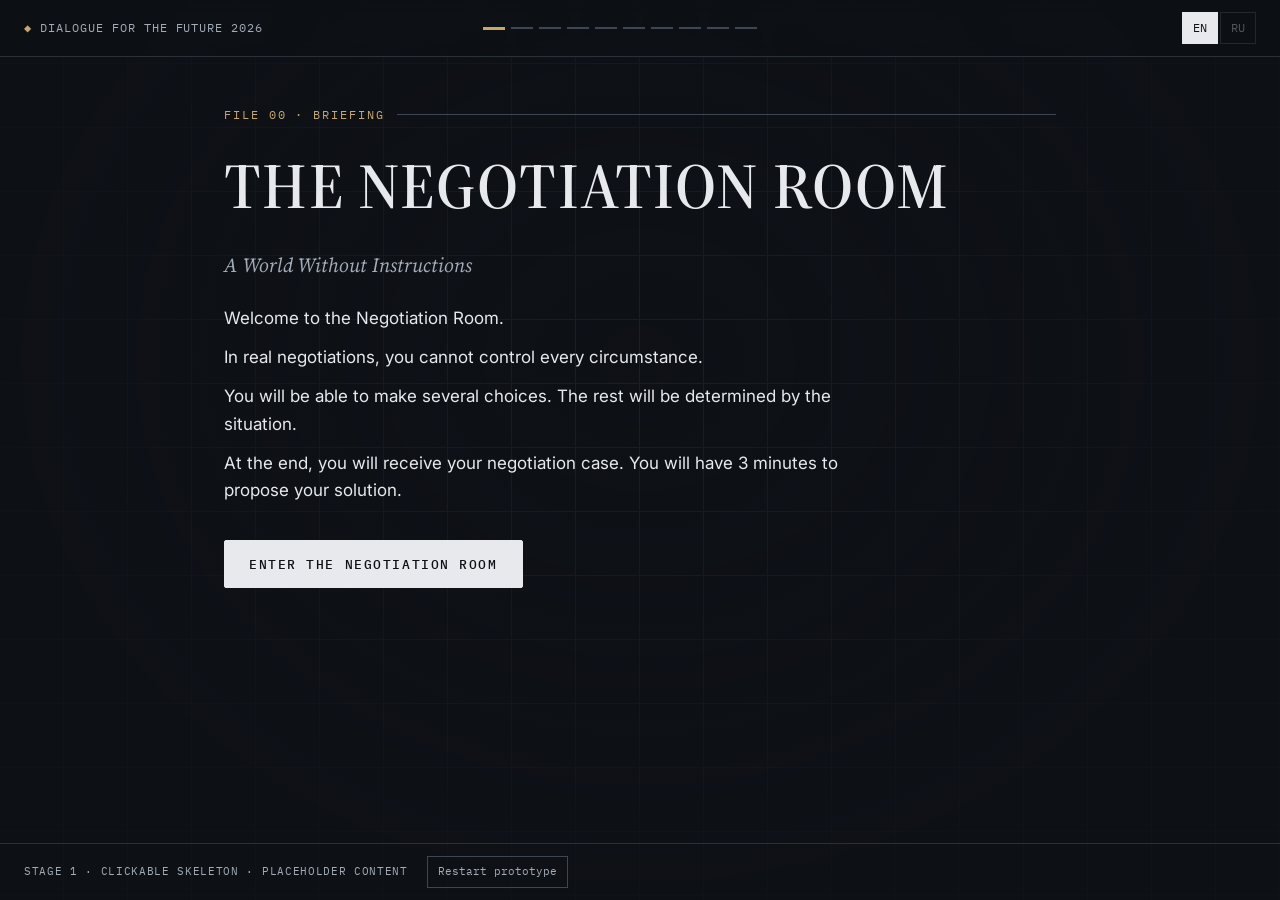
==== index.html @ b2a433be "Add files via upload" ====
<!doctype html>
<html lang="en">
<head>
  <meta charset="utf-8">
  <meta name="viewport" content="width=device-width, initial-scale=1">
  <title>The Negotiation Room — Dialogue for the Future 2026</title>
  <meta name="description" content="An interactive negotiation case for applicants to Dialogue for the Future 2026.">
  <meta name="color-scheme" content="dark">
  <link rel="preconnect" href="https://fonts.googleapis.com">
  <link rel="preconnect" href="https://fonts.gstatic.com" crossorigin>
  <link href="https://fonts.googleapis.com/css2?family=IBM+Plex+Mono:wght@400;500&family=Source+Serif+4:opsz,wght@8..60,400;8..60,600&family=Inter:wght@400;500;600&display=swap" rel="stylesheet">
  <link rel="stylesheet" href="css/tokens.css">
  <link rel="stylesheet" href="css/base.css">
  <link rel="stylesheet" href="css/screens.css">
</head>
<body>
  <a class="skip-link" href="#main">Skip to content</a>

  <header class="topbar">
    <div class="topbar__brand">
      <span class="topbar__mark" aria-hidden="true">◆</span>
      <span>Dialogue for the Future 2026</span>
    </div>
    <ol class="progress" id="progress" aria-label="Progress"></ol>
    <div class="topbar__lang" aria-label="Language">
      <button type="button" class="lang is-active" aria-pressed="true">EN</button>
      <button type="button" class="lang" aria-pressed="false" disabled title="Russian arrives in Stage 7">RU</button>
    </div>
  </header>

  <main id="main" class="stage" tabindex="-1">
    <noscript><p class="noscript">This page needs JavaScript to run.</p></noscript>
  </main>

  <div id="announcer" class="visually-hidden" aria-live="polite"></div>

  <footer class="footer">
    <span>Stage 1 · clickable skeleton · placeholder content</span>
  </footer>

  <script type="module" src="js/main.js"></script>
</body>
</html>
---- css/tokens.css ----
/* Design tokens. Change the look of the whole site from here.
   Contrast: --text on --bg ≈ 14:1, --muted on --bg ≈ 7:1 (WCAG AAA for body text). */
:root {
  --bg:        #0e1116;
  --bg-raised: #151a21;
  --paper:     #ece7dc;   /* the "dossier" card */
  --paper-ink: #1b1d20;
  --line:      #2a313b;
  --line-strong: #3d4652;
  --text:      #e7e9ec;
  --muted:     #a3acb8;
  --accent:    #c8a86a;   /* muted brass */
  --stamp:     #b0413e;   /* CONFIDENTIAL red, used sparingly */
  --focus:     #f2d38a;

  --font-sans:  "Inter", system-ui, -apple-system, "Segoe UI", sans-serif;
  --font-serif: "Source Serif 4", Georgia, serif;
  --font-mono:  "IBM Plex Mono", ui-monospace, Menlo, monospace;

  --space-1: 4px;  --space-2: 8px;  --space-3: 12px; --space-4: 16px;
  --space-5: 24px; --space-6: 32px; --space-7: 48px; --space-8: 72px;

  --radius: 2px;
  --measure: 62ch;
  --ease: cubic-bezier(.2,.7,.2,1);
  --dur: 480ms;
}

@media (prefers-reduced-motion: reduce) {
  :root { --dur: 0ms; }
}
---- css/base.css ----
*, *::before, *::after { box-sizing: border-box; }

html { -webkit-text-size-adjust: 100%; }

body {
  margin: 0;
  min-height: 100vh;
  min-height: 100dvh;
  display: flex;
  flex-direction: column;
  background-color: var(--bg);
  /* subtle grid */
  background-image:
    linear-gradient(var(--line) 1px, transparent 1px),
    linear-gradient(90deg, var(--line) 1px, transparent 1px);
  background-size: 64px 64px;
  background-position: -1px -1px;
  background-attachment: fixed;
  color: var(--text);
  font-family: var(--font-sans);
  font-size: 1.0625rem;
  line-height: 1.6;
}
body::before { /* fade the grid so it stays in the background */
  content: ""; position: fixed; inset: 0; pointer-events: none;
  background: radial-gradient(ellipse at 50% 40%, rgba(14,17,22,.55), rgba(14,17,22,.94) 70%);
  z-index: 0;
}
body > * { position: relative; z-index: 1; }

h1, h2, h3 { font-family: var(--font-serif); font-weight: 600; line-height: 1.2; margin: 0; }
p { margin: 0; }
a { color: var(--accent); }

:focus-visible { outline: 2px solid var(--focus); outline-offset: 3px; }

.visually-hidden {
  position: absolute !important; width: 1px; height: 1px; overflow: hidden;
  clip: rect(0 0 0 0); white-space: nowrap;
}
.skip-link { position: absolute; left: -9999px; }
.skip-link:focus { left: var(--space-4); top: var(--space-4); background: var(--paper); color: var(--paper-ink); padding: var(--space-2) var(--space-3); z-index: 10; }

/* ---------- Top bar ---------- */
.topbar {
  display: flex; align-items: center; gap: var(--space-4);
  padding: var(--space-3) var(--space-5);
  border-bottom: 1px solid var(--line);
  background: rgba(14,17,22,.85);
  backdrop-filter: blur(6px);
  font-family: var(--font-mono); font-size: .75rem; letter-spacing: .08em; text-transform: uppercase;
  color: var(--muted);
}
.topbar__brand { display: flex; align-items: center; gap: var(--space-2); white-space: nowrap; }
.topbar__mark { color: var(--accent); }
.topbar__lang { margin-left: auto; display: flex; gap: 2px; }
.lang {
  font: inherit; color: var(--muted); background: transparent;
  border: 1px solid var(--line-strong); padding: 4px 10px; min-height: 32px; cursor: pointer;
}
.lang.is-active { color: var(--bg); background: var(--text); border-color: var(--text); }
.lang:disabled { opacity: .45; cursor: not-allowed; }

.progress {
  list-style: none; margin: 0 auto; padding: 0;
  display: flex; gap: 6px; align-items: center;
}
.progress li { width: 22px; height: 2px; background: var(--line-strong); }
.progress li.is-done { background: var(--muted); }
.progress li.is-current { background: var(--accent); height: 3px; }

/* ---------- Main stage ---------- */
.stage {
  flex: 1;
  width: 100%;
  max-width: 880px;
  margin: 0 auto;
  padding: var(--space-7) var(--space-5) var(--space-8);
  outline: none;
}

.footer {
  padding: var(--space-3) var(--space-5);
  border-top: 1px solid var(--line);
  font-family: var(--font-mono); font-size: .7rem; letter-spacing: .06em; color: var(--muted);
  text-transform: uppercase;
}

/* ---------- Buttons ---------- */
.btn {
  display: inline-flex; align-items: center; justify-content: center; gap: var(--space-2);
  min-height: 48px; padding: 0 var(--space-5);
  font-family: var(--font-mono); font-size: .8125rem; font-weight: 500; letter-spacing: .12em; text-transform: uppercase;
  color: var(--bg); background: var(--text);
  border: 1px solid var(--text); border-radius: var(--radius);
  cursor: pointer; text-decoration: none;
  transition: background var(--dur) var(--ease), color var(--dur) var(--ease);
}
.btn:hover { background: var(--accent); border-color: var(--accent); }
.btn:disabled { opacity: .4; cursor: not-allowed; background: var(--text); }
.btn--ghost { background: transparent; color: var(--text); border-color: var(--line-strong); }
.btn--ghost:hover { background: var(--bg-raised); color: var(--text); border-color: var(--muted); }
.btn--danger { background: var(--paper); border-color: var(--paper); color: var(--paper-ink); }

@media (max-width: 640px) {
  body { font-size: 1rem; }
  .topbar { padding: var(--space-3) var(--space-4); flex-wrap: wrap; }
  .topbar__brand span:last-child { display: none; }
  .progress { order: 3; width: 100%; justify-content: center; }
  .progress li { flex: 1; max-width: 28px; }
  .stage { padding: var(--space-6) var(--space-4) var(--space-7); }
  .btn { width: 100%; }
}

/* Headings receive focus programmatically on each screen change; no visible ring needed there. */
[tabindex="-1"]:focus { outline: none; }
---- css/screens.css ----
/* ---------- Screen shell ---------- */
.screen { display: flex; flex-direction: column; gap: var(--space-5); animation: enter var(--dur) var(--ease) both; }
@keyframes enter { from { opacity: 0; transform: translateY(8px); } to { opacity: 1; transform: none; } }

.eyebrow {
  font-family: var(--font-mono); font-size: .75rem; letter-spacing: .16em; text-transform: uppercase;
  color: var(--accent);
  display: flex; gap: var(--space-3); align-items: center;
}
.eyebrow::after { content: ""; flex: 1; height: 1px; background: var(--line-strong); }

.screen h1 { font-size: clamp(1.75rem, 4.5vw, 2.75rem); letter-spacing: -.01em; }
.screen h1.display { font-size: clamp(2.25rem, 7vw, 4rem); letter-spacing: .02em; text-transform: uppercase; }
.subtitle { font-family: var(--font-serif); font-style: italic; font-size: 1.25rem; color: var(--muted); }
.lead { max-width: var(--measure); color: var(--text); }
.lead p + p { margin-top: var(--space-3); }
.muted { color: var(--muted); }
.small { font-size: .875rem; }

.actions { display: flex; flex-wrap: wrap; gap: var(--space-3); margin-top: var(--space-3); }

/* ---------- Option lists (period / region) ---------- */
.options { display: grid; gap: var(--space-2); grid-template-columns: repeat(auto-fill, minmax(240px, 1fr)); margin: 0; padding: 0; border: 0; }
.options legend { padding: 0; margin-bottom: var(--space-3); }
.option { position: relative; }
.option input { position: absolute; opacity: 0; inset: 0; margin: 0; cursor: pointer; }
.option label {
  display: flex; flex-direction: column; gap: var(--space-1);
  min-height: 96px; padding: var(--space-4);
  border: 1px solid var(--line-strong); border-radius: var(--radius);
  background: rgba(21,26,33,.8);
  cursor: pointer;
  transition: border-color var(--dur) var(--ease), background var(--dur) var(--ease);
}
.option__key { font-family: var(--font-mono); font-size: 1.375rem; font-weight: 500; letter-spacing: .04em; }
.option__desc { font-size: .9375rem; color: var(--muted); }
.option input:hover + label { border-color: var(--muted); }
.option input:checked + label { border-color: var(--accent); background: rgba(200,168,106,.08); box-shadow: inset 3px 0 0 var(--accent); }
.option input:focus-visible + label { outline: 2px solid var(--focus); outline-offset: 3px; }
.option input:disabled { cursor: not-allowed; }
.option input:disabled + label { cursor: not-allowed; border-style: dashed; background: transparent; }
.option input:disabled + label .option__key { color: var(--muted); }
.option__na { font-family: var(--font-mono); font-size: .6875rem; letter-spacing: .14em; text-transform: uppercase; color: var(--muted); }

/* ---------- Form ---------- */
.field { display: flex; flex-direction: column; gap: var(--space-2); max-width: 420px; }
.field label { font-family: var(--font-mono); font-size: .75rem; letter-spacing: .12em; text-transform: uppercase; color: var(--muted); }
.field input {
  font-family: var(--font-mono); font-size: 1.25rem; letter-spacing: .06em;
  padding: var(--space-3) var(--space-4); min-height: 52px;
  background: var(--bg-raised); color: var(--text);
  border: 1px solid var(--line-strong); border-radius: var(--radius);
}
.field input::placeholder { color: #6c7682; }
.field input[aria-invalid="true"] { border-color: var(--stamp); }
.field__hint { font-size: .875rem; color: var(--muted); }
.field__error { font-size: .875rem; color: #f0a3a0; min-height: 1.4em; }

/* ---------- Warning / notice ---------- */
.notice {
  max-width: var(--measure);
  padding: var(--space-4) var(--space-5);
  border: 1px solid var(--line-strong); border-left: 3px solid var(--stamp);
  background: rgba(176,65,62,.07);
}
.notice strong { font-family: var(--font-mono); font-size: .75rem; letter-spacing: .14em; text-transform: uppercase; color: #f0a3a0; display: block; margin-bottom: var(--space-1); }

/* ---------- Interstitial (big statement screens) ---------- */
.interstitial { min-height: 52vh; justify-content: center; }
.interstitial h1 { text-transform: uppercase; letter-spacing: .02em; line-height: 1.25; }
.interstitial h1 .line { display: block; }
.interstitial h1 .line + .line { margin-top: .35em; }
.interstitial h1 .dim { color: var(--muted); }

/* ---------- Briefing (situation / role / development) ---------- */
.briefing {
  border: 1px solid var(--line-strong); background: rgba(21,26,33,.9);
  padding: var(--space-6);
  display: flex; flex-direction: column; gap: var(--space-4);
}
.briefing__meta { display: flex; flex-wrap: wrap; gap: var(--space-2) var(--space-5); font-family: var(--font-mono); font-size: .75rem; letter-spacing: .1em; text-transform: uppercase; color: var(--muted); }
.briefing__meta b { color: var(--text); font-weight: 500; }
.briefing h2 { font-size: clamp(1.5rem, 3.5vw, 2rem); }
.briefing__body { font-family: var(--font-serif); font-size: 1.125rem; line-height: 1.65; max-width: var(--measure); }
.placeholder-tag { align-self: flex-start; font-family: var(--font-mono); font-size: .6875rem; letter-spacing: .12em; text-transform: uppercase; color: var(--bg); background: var(--muted); padding: 2px 8px; }

/* ---------- Dossier (final case card) ---------- */
.dossier {
  position: relative;
  background: var(--paper); color: var(--paper-ink);
  padding: var(--space-6);
  box-shadow: 0 24px 60px rgba(0,0,0,.45);
}
.dossier__stamp {
  position: absolute; top: var(--space-5); right: var(--space-5);
  font-family: var(--font-mono); font-size: .75rem; font-weight: 500; letter-spacing: .2em;
  color: var(--stamp); border: 2px solid var(--stamp); padding: 4px 10px; transform: rotate(-4deg);
}
.dossier h1 { font-size: clamp(1.5rem, 4vw, 2.25rem); text-transform: uppercase; letter-spacing: .03em; padding-right: 150px; }
.dossier__id {
  margin: var(--space-4) 0 var(--space-5);
  display: flex; flex-wrap: wrap; align-items: baseline; gap: var(--space-3);
  padding: var(--space-3) var(--space-4); border: 1px dashed #8a8579;
}
.dossier__id span { font-family: var(--font-mono); font-size: .6875rem; letter-spacing: .16em; text-transform: uppercase; color: #5b5a55; }
.dossier__id code { font-family: var(--font-mono); font-size: clamp(.95rem, 2.8vw, 1.25rem); font-weight: 500; letter-spacing: .04em; overflow-wrap: normal; }
.dossier dl { display: grid; grid-template-columns: 170px 1fr; gap: 0; margin: 0; }
.dossier dt, .dossier dd { padding: var(--space-3) 0; border-top: 1px solid #cfc8b8; margin: 0; }
.dossier dt { font-family: var(--font-mono); font-size: .6875rem; letter-spacing: .16em; text-transform: uppercase; color: #5b5a55; padding-top: calc(var(--space-3) + 4px); }
.dossier dd { font-family: var(--font-serif); font-size: 1.0625rem; }
.dossier__task { margin-top: var(--space-5); padding-top: var(--space-4); border-top: 2px solid var(--paper-ink); }
.dossier__task h2 { font-family: var(--font-mono); font-size: .8125rem; letter-spacing: .16em; text-transform: uppercase; margin-bottom: var(--space-3); }
.dossier__task p + p { margin-top: var(--space-3); }
.dossier__task ul { margin: var(--space-2) 0 var(--space-3); padding-left: 1.2em; }
.dossier__task li { margin: var(--space-1) 0; }
.dossier__task .rule { font-weight: 600; }

.toast { font-family: var(--font-mono); font-size: .8125rem; color: var(--accent); min-height: 1.4em; }

@media (max-width: 640px) {
  .briefing { padding: var(--space-5) var(--space-4); }
  .dossier { padding: var(--space-5) var(--space-4); }
  .dossier__stamp { position: static; display: inline-block; margin-bottom: var(--space-3); }
  .dossier h1 { padding-right: 0; }
  .dossier dl { grid-template-columns: 1fr; }
  .dossier dd { border-top: 0; padding-top: 0; }
  .options { grid-template-columns: 1fr; }
  .option label { min-height: 72px; }
}
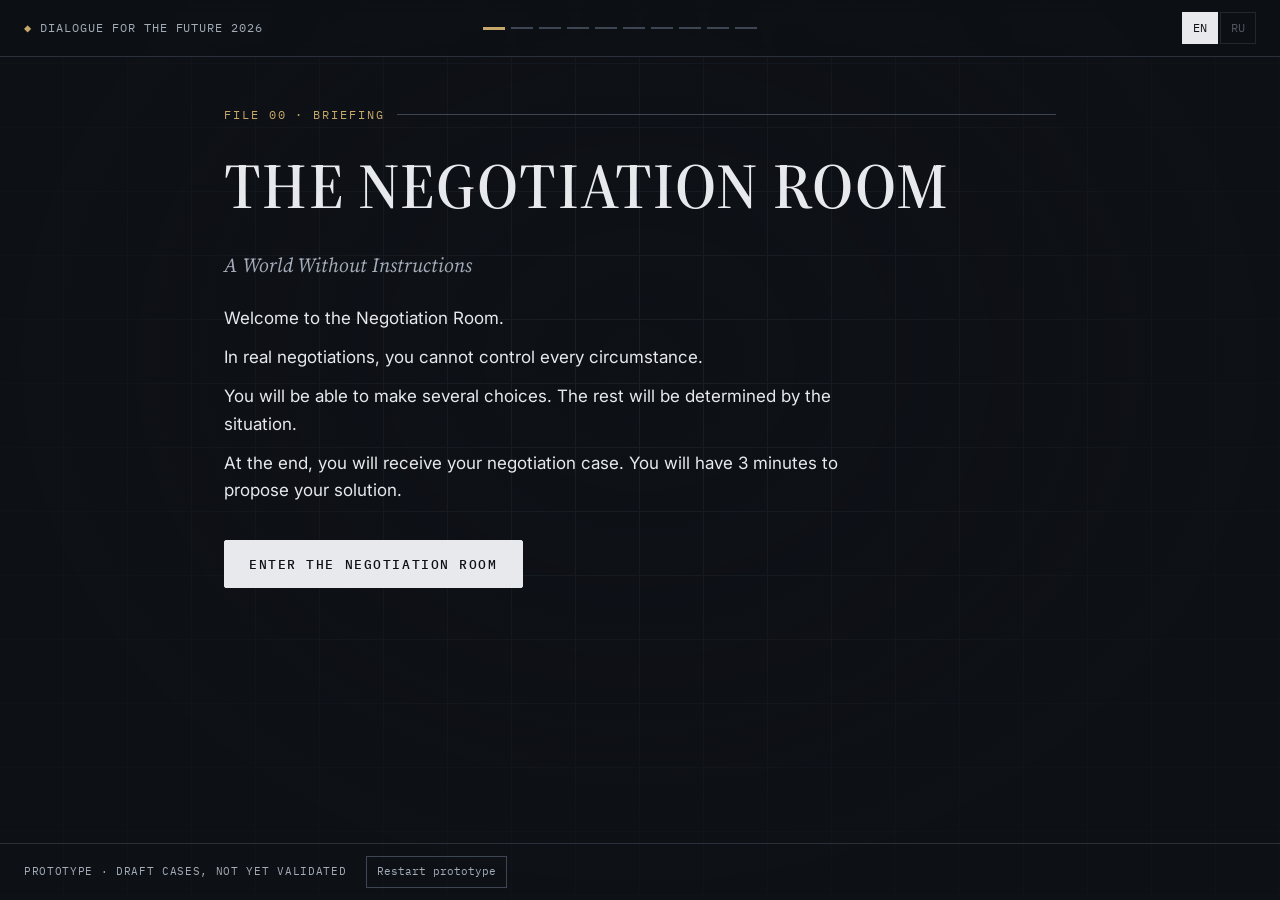
==== commit 62dbc829: "Add files via upload" ====
--- a/index.html
+++ b/index.html
@@ -35,7 +35,7 @@
   <div id="announcer" class="visually-hidden" aria-live="polite"></div>
 
   <footer class="footer">
-    <span>Stage 1 · clickable skeleton · placeholder content</span>
+    <span>Prototype · draft cases, not yet validated</span>
   </footer>
 
   <script type="module" src="js/main.js"></script>
--- a/css/screens.css
+++ b/css/screens.css
@@ -22,9 +22,10 @@
 /* ---------- Option lists (period / region) ---------- */
 .options { display: grid; gap: var(--space-2); grid-template-columns: repeat(auto-fill, minmax(240px, 1fr)); margin: 0; padding: 0; border: 0; }
 .options legend { padding: 0; margin-bottom: var(--space-3); }
-.option { position: relative; }
+.option { position: relative; display: flex; }
 .option input { position: absolute; opacity: 0; inset: 0; margin: 0; cursor: pointer; }
 .option label {
+  flex: 1;
   display: flex; flex-direction: column; gap: var(--space-1);
   min-height: 96px; padding: var(--space-4);
   border: 1px solid var(--line-strong); border-radius: var(--radius);
@@ -32,7 +33,7 @@
   cursor: pointer;
   transition: border-color var(--dur) var(--ease), background var(--dur) var(--ease);
 }
-.option__key { font-family: var(--font-mono); font-size: 1.375rem; font-weight: 500; letter-spacing: .04em; }
+.option__key { font-family: var(--font-mono); font-size: 1.25rem; line-height: 1.3; font-weight: 500; letter-spacing: .04em; }
 .option__desc { font-size: .9375rem; color: var(--muted); }
 .option input:hover + label { border-color: var(--muted); }
 .option input:checked + label { border-color: var(--accent); background: rgba(200,168,106,.08); box-shadow: inset 3px 0 0 var(--accent); }
@@ -127,3 +128,19 @@
   .options { grid-template-columns: 1fr; }
   .option label { min-height: 72px; }
 }
+
+/* ---------- Parties at the table ---------- */
+.parties { margin-top: var(--space-3); padding-top: var(--space-4); border-top: 1px solid var(--line-strong); }
+.parties .parties__h { font-family: var(--font-mono); font-size: .75rem; font-weight: 500; letter-spacing: .16em; text-transform: uppercase; color: var(--accent); margin-bottom: var(--space-3); }
+.parties__list { list-style: none; margin: 0; padding: 0; display: grid; gap: var(--space-3); grid-template-columns: repeat(auto-fit, minmax(280px, 1fr)); }
+.party { padding: var(--space-4); border: 1px solid var(--line); background: rgba(14,17,22,.5); display: flex; flex-direction: column; gap: var(--space-2); }
+.party__name { font-family: var(--font-serif); font-weight: 600; font-size: 1.0625rem; line-height: 1.3; }
+.party__row { font-size: .9375rem; line-height: 1.5; }
+.party__row span { display: block; font-family: var(--font-mono); font-size: .6875rem; letter-spacing: .14em; text-transform: uppercase; color: var(--muted); }
+
+/* Same block inside the paper dossier */
+.dossier .parties { border-top: 1px solid #cfc8b8; margin-top: 0; }
+.dossier .parties__h { color: #5b5a55; }
+.dossier .party { background: rgba(255,255,255,.35); border-color: #d6cfbf; }
+.dossier .party__row span { color: #5b5a55; }
+.dossier dd strong { font-weight: 600; }
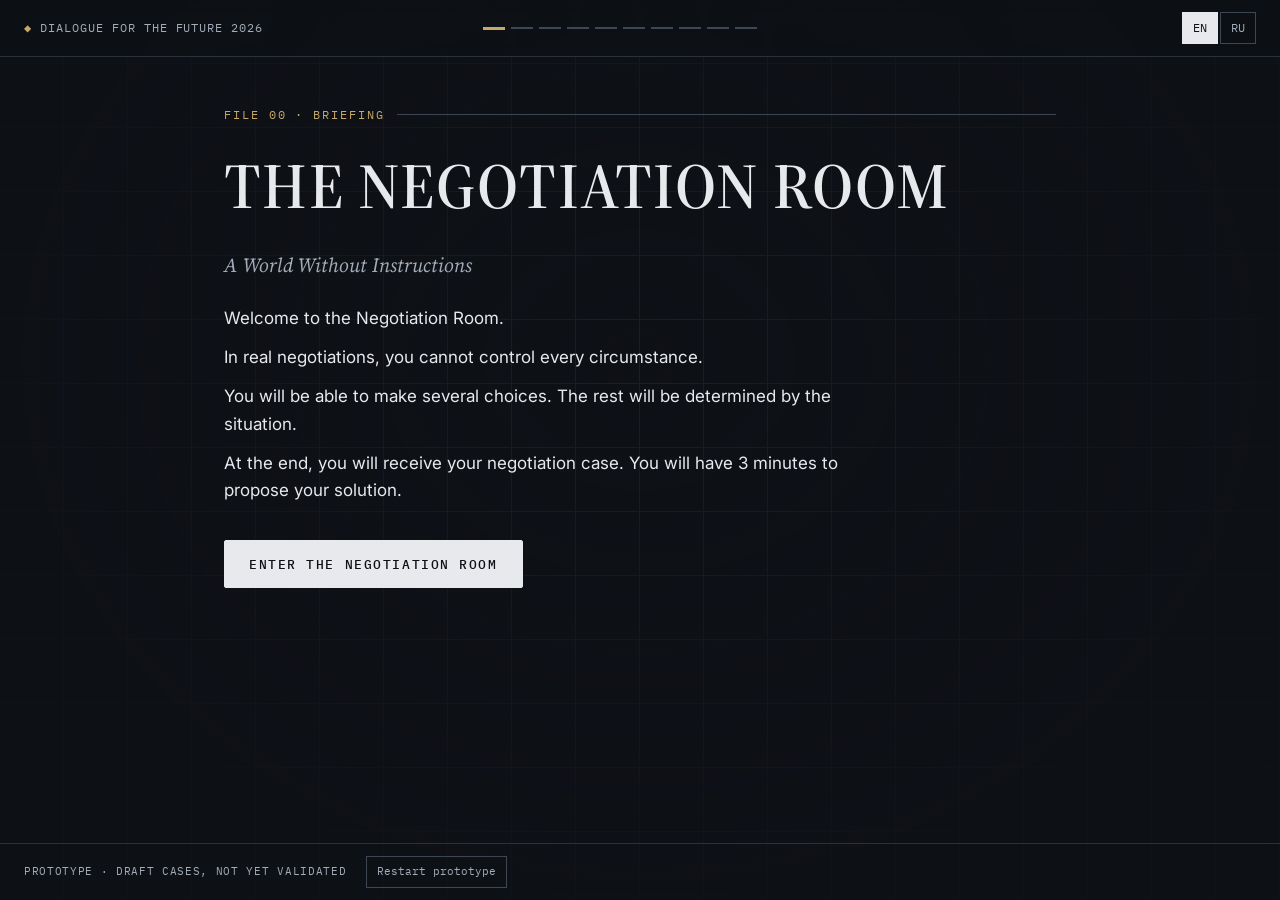
==== commit 79aaf3d6: "Add files via upload" ====
--- a/index.html
+++ b/index.html
@@ -14,17 +14,17 @@
   <link rel="stylesheet" href="css/screens.css">
 </head>
 <body>
-  <a class="skip-link" href="#main">Skip to content</a>
+  <a class="skip-link" href="#main" data-i18n="skip">Skip to content</a>
 
   <header class="topbar">
     <div class="topbar__brand">
       <span class="topbar__mark" aria-hidden="true">◆</span>
-      <span>Dialogue for the Future 2026</span>
+      <span data-i18n="brand">Dialogue for the Future 2026</span>
     </div>
-    <ol class="progress" id="progress" aria-label="Progress"></ol>
-    <div class="topbar__lang" aria-label="Language">
-      <button type="button" class="lang is-active" aria-pressed="true">EN</button>
-      <button type="button" class="lang" aria-pressed="false" disabled title="Russian arrives in Stage 7">RU</button>
+    <ol class="progress" id="progress" aria-label="Progress" data-i18n-label="progress_label"></ol>
+    <div class="topbar__lang" role="group" aria-label="Language" data-i18n-label="lang_label">
+      <button type="button" class="lang" data-lang="en" lang="en" aria-pressed="true">EN</button>
+      <button type="button" class="lang" data-lang="ru" lang="ru" aria-pressed="false">RU</button>
     </div>
   </header>
 
@@ -35,7 +35,7 @@
   <div id="announcer" class="visually-hidden" aria-live="polite"></div>
 
   <footer class="footer">
-    <span>Prototype · draft cases, not yet validated</span>
+    <span data-i18n="footer">Prototype · draft cases, not yet validated</span>
   </footer>
 
   <script type="module" src="js/main.js"></script>
